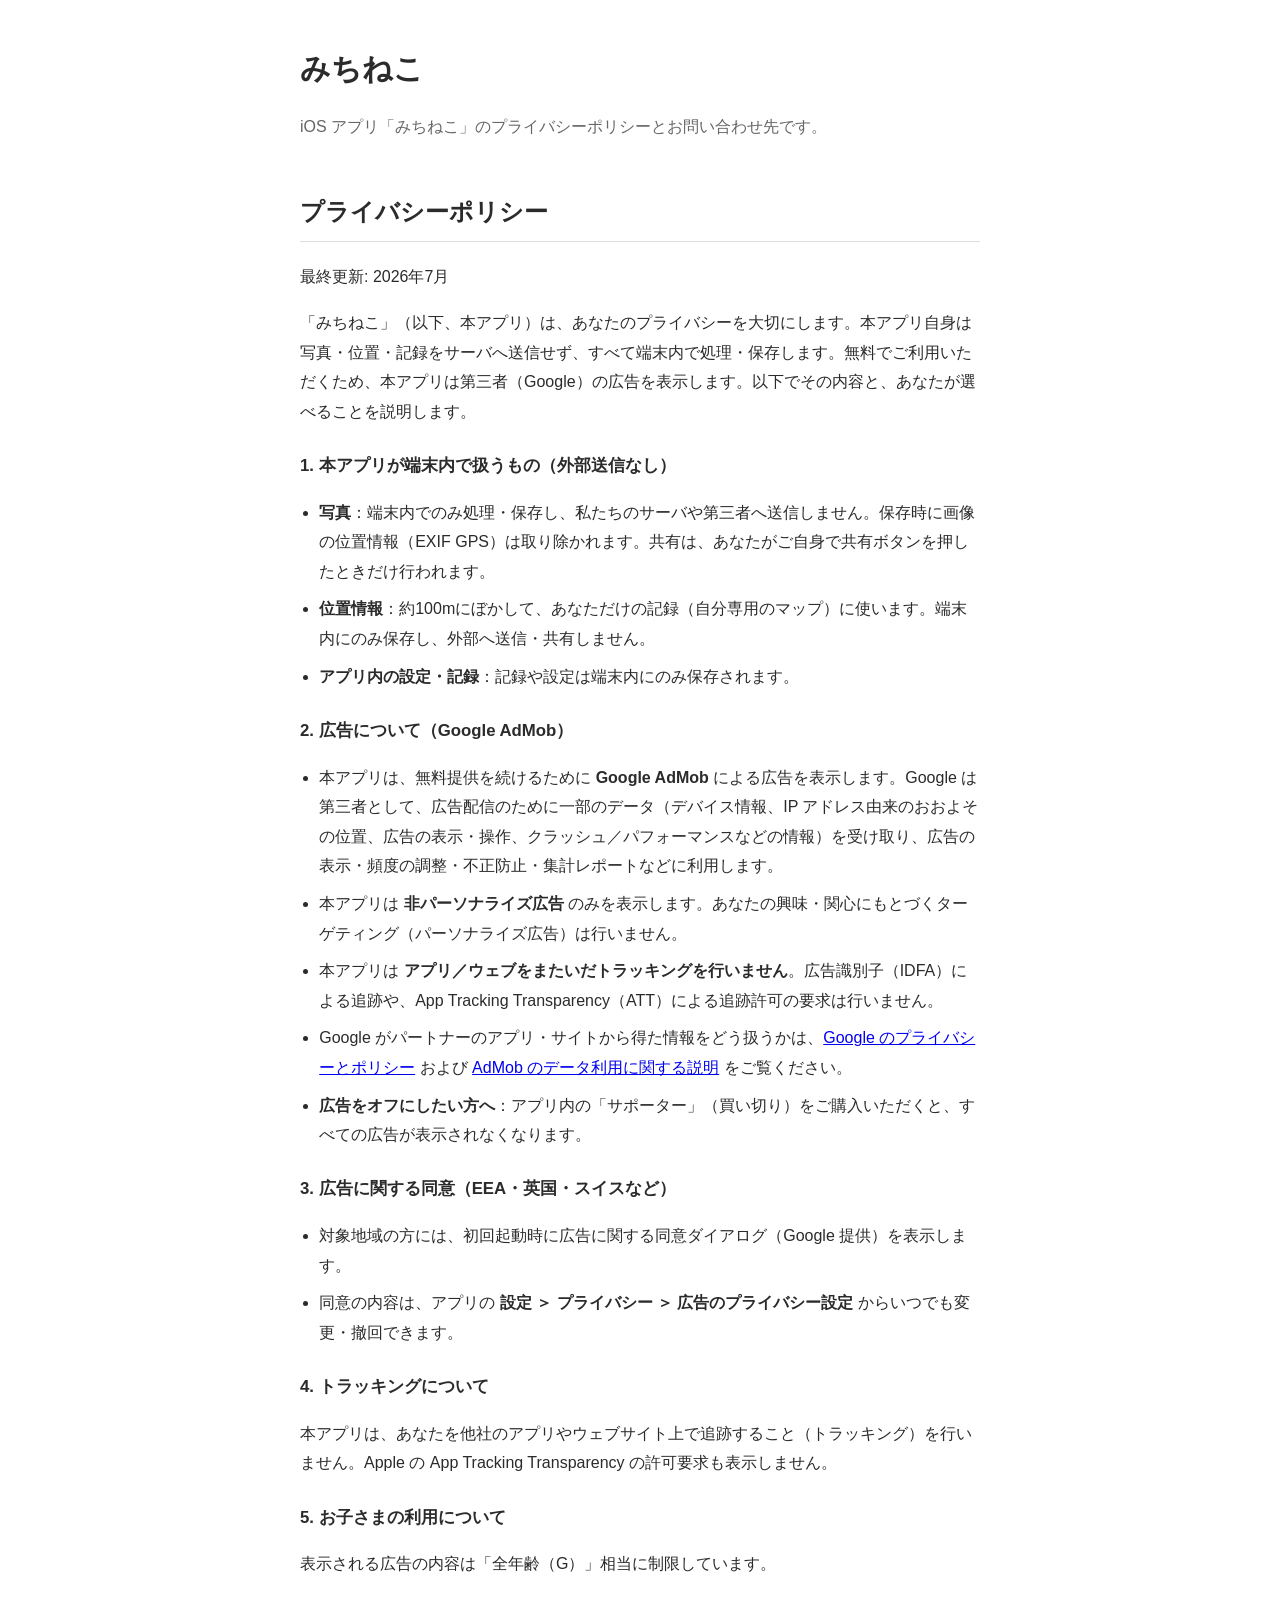
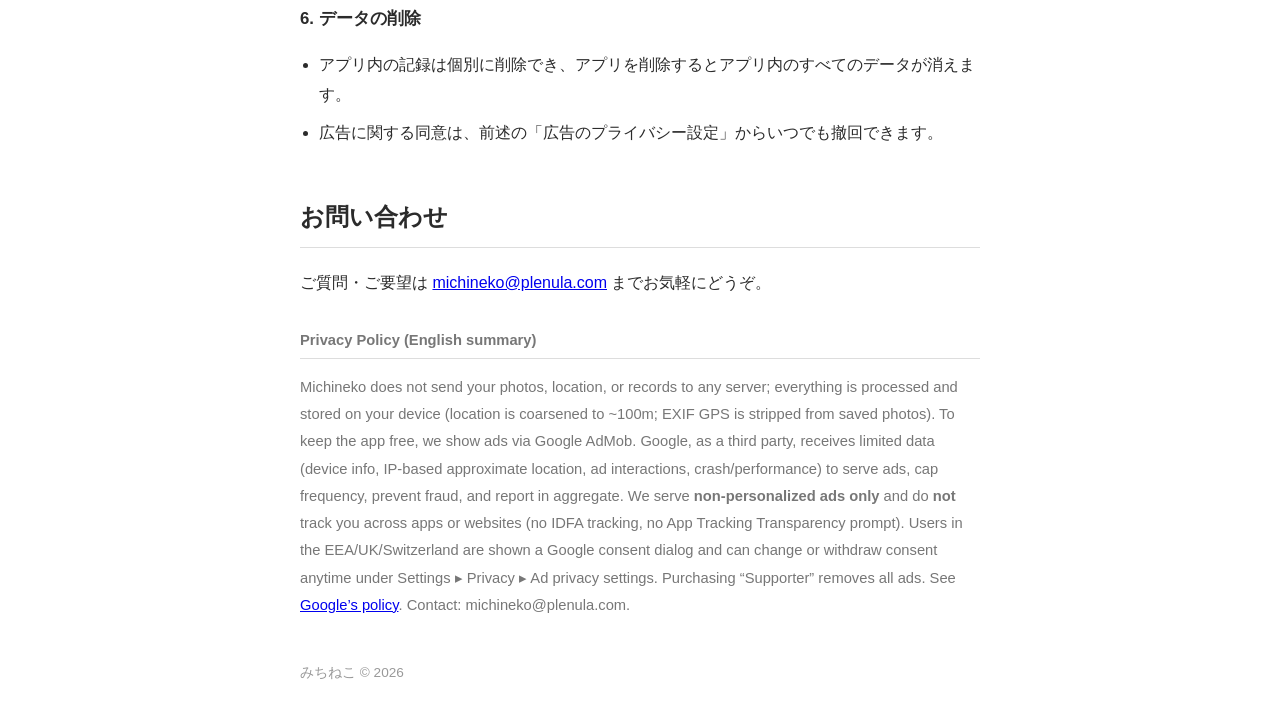
==== michineko/index.html @ cfcbec18 "site: みちねこ プライバシーポリシー＋app-ads.txt" ====
<!DOCTYPE html>
<html lang="ja">
<head>
<meta charset="UTF-8">
<meta name="viewport" content="width=device-width, initial-scale=1">
<!-- リリースまで検索エンジンに載せない（公開後にこの行を外す） -->
<meta name="robots" content="noindex, nofollow">
<title>みちねこ｜プライバシーポリシー・お問い合わせ</title>
<style>
  :root { color-scheme: light dark; }
  body { font-family: -apple-system, "Hiragino Sans", sans-serif; max-width: 680px;
         margin: 40px auto; padding: 0 20px; line-height: 1.85; color: #2b2b2b; }
  @media (prefers-color-scheme: dark){ body{ color:#e8e8e8; background:#1c1c1e; } a{ color:#7fb0e0 } }
  h1 { font-size: 1.9rem; margin-bottom: .2em; }
  h2 { margin-top: 2em; border-bottom: 1px solid #ddd; padding-bottom: .3em; }
  h3 { margin-top: 1.4em; font-size: 1.05rem; }
  .lead { color: #666; }
  ul { padding-left: 1.2em; }
  li { margin: .5em 0; }
  .en { color: #777; font-size: .92rem; }
  footer { color: #999; font-size: .85rem; margin-top: 3em; }
</style>
</head>
<body>
  <h1>みちねこ</h1>
  <p class="lead">iOS アプリ「みちねこ」のプライバシーポリシーとお問い合わせ先です。</p>

  <h2>プライバシーポリシー</h2>
  <p>最終更新: 2026年7月</p>
  <p>「みちねこ」（以下、本アプリ）は、あなたのプライバシーを大切にします。本アプリ自身は写真・位置・記録をサーバへ送信せず、すべて端末内で処理・保存します。無料でご利用いただくため、本アプリは第三者（Google）の広告を表示します。以下でその内容と、あなたが選べることを説明します。</p>

  <h3>1. 本アプリが端末内で扱うもの（外部送信なし）</h3>
  <ul>
    <li><b>写真</b>：端末内でのみ処理・保存し、私たちのサーバや第三者へ送信しません。保存時に画像の位置情報（EXIF GPS）は取り除かれます。共有は、あなたがご自身で共有ボタンを押したときだけ行われます。</li>
    <li><b>位置情報</b>：約100mにぼかして、あなただけの記録（自分専用のマップ）に使います。端末内にのみ保存し、外部へ送信・共有しません。</li>
    <li><b>アプリ内の設定・記録</b>：記録や設定は端末内にのみ保存されます。</li>
  </ul>

  <h3>2. 広告について（Google AdMob）</h3>
  <ul>
    <li>本アプリは、無料提供を続けるために <b>Google AdMob</b> による広告を表示します。Google は第三者として、広告配信のために一部のデータ（デバイス情報、IP アドレス由来のおおよその位置、広告の表示・操作、クラッシュ／パフォーマンスなどの情報）を受け取り、広告の表示・頻度の調整・不正防止・集計レポートなどに利用します。</li>
    <li>本アプリは <b>非パーソナライズ広告</b> のみを表示します。あなたの興味・関心にもとづくターゲティング（パーソナライズ広告）は行いません。</li>
    <li>本アプリは <b>アプリ／ウェブをまたいだトラッキングを行いません</b>。広告識別子（IDFA）による追跡や、App Tracking Transparency（ATT）による追跡許可の要求は行いません。</li>
    <li>Google がパートナーのアプリ・サイトから得た情報をどう扱うかは、<a href="https://policies.google.com/technologies/partner-sites" target="_blank" rel="noopener">Google のプライバシーとポリシー</a> および <a href="https://support.google.com/admob/answer/6128543" target="_blank" rel="noopener">AdMob のデータ利用に関する説明</a> をご覧ください。</li>
    <li><b>広告をオフにしたい方へ</b>：アプリ内の「サポーター」（買い切り）をご購入いただくと、すべての広告が表示されなくなります。</li>
  </ul>

  <h3>3. 広告に関する同意（EEA・英国・スイスなど）</h3>
  <ul>
    <li>対象地域の方には、初回起動時に広告に関する同意ダイアログ（Google 提供）を表示します。</li>
    <li>同意の内容は、アプリの <b>設定 ＞ プライバシー ＞ 広告のプライバシー設定</b> からいつでも変更・撤回できます。</li>
  </ul>

  <h3>4. トラッキングについて</h3>
  <p>本アプリは、あなたを他社のアプリやウェブサイト上で追跡すること（トラッキング）を行いません。Apple の App Tracking Transparency の許可要求も表示しません。</p>

  <h3>5. お子さまの利用について</h3>
  <p>表示される広告の内容は「全年齢（G）」相当に制限しています。</p>

  <h3>6. データの削除</h3>
  <ul>
    <li>アプリ内の記録は個別に削除でき、アプリを削除するとアプリ内のすべてのデータが消えます。</li>
    <li>広告に関する同意は、前述の「広告のプライバシー設定」からいつでも撤回できます。</li>
  </ul>

  <h2>お問い合わせ</h2>
  <p>ご質問・ご要望は <a href="mailto:michineko@plenula.com">michineko@plenula.com</a> までお気軽にどうぞ。</p>

  <h2 class="en">Privacy Policy (English summary)</h2>
  <p class="en">Michineko does not send your photos, location, or records to any server; everything is processed and stored on your device (location is coarsened to ~100m; EXIF GPS is stripped from saved photos). To keep the app free, we show ads via Google AdMob. Google, as a third party, receives limited data (device info, IP-based approximate location, ad interactions, crash/performance) to serve ads, cap frequency, prevent fraud, and report in aggregate. We serve <b>non-personalized ads only</b> and do <b>not</b> track you across apps or websites (no IDFA tracking, no App Tracking Transparency prompt). Users in the EEA/UK/Switzerland are shown a Google consent dialog and can change or withdraw consent anytime under Settings ▸ Privacy ▸ Ad privacy settings. Purchasing “Supporter” removes all ads. See <a href="https://policies.google.com/technologies/partner-sites" target="_blank" rel="noopener">Google’s policy</a>. Contact: michineko@plenula.com.</p>

  <footer>みちねこ © 2026</footer>
</body>
</html>
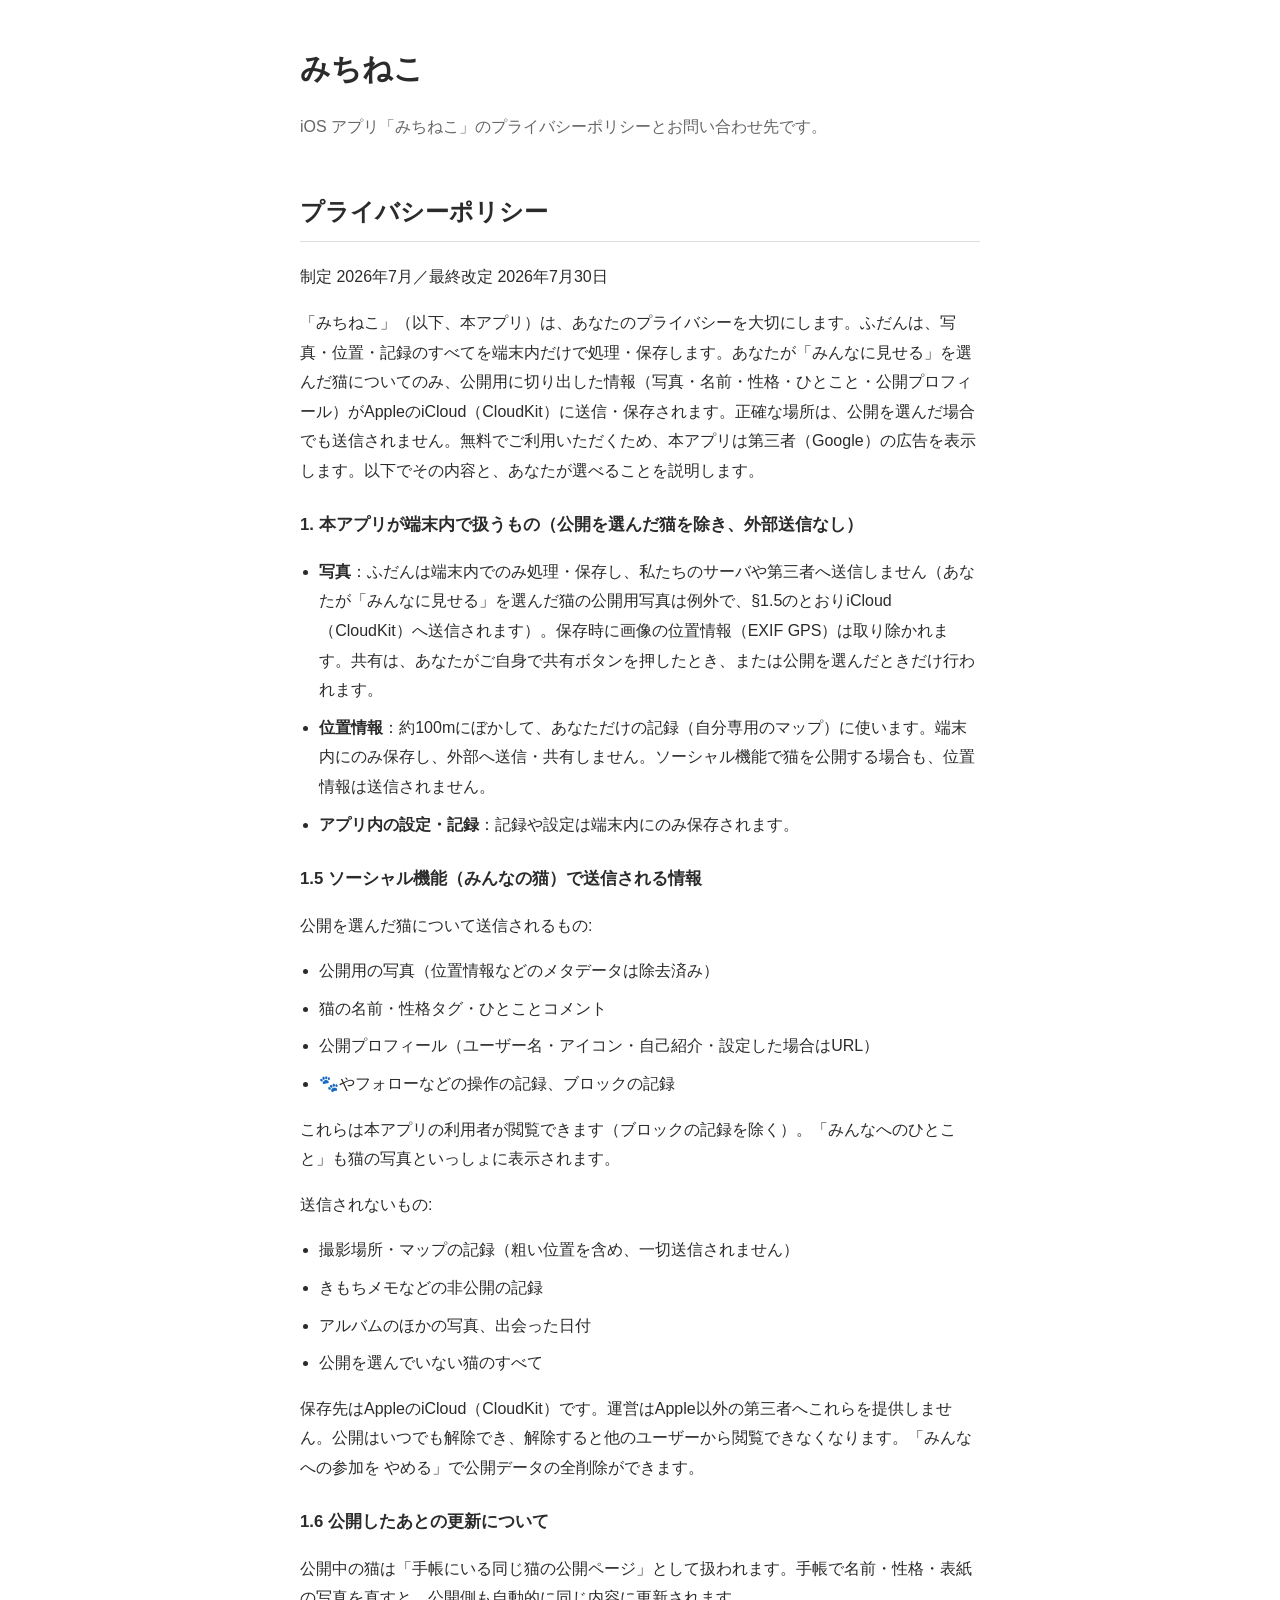
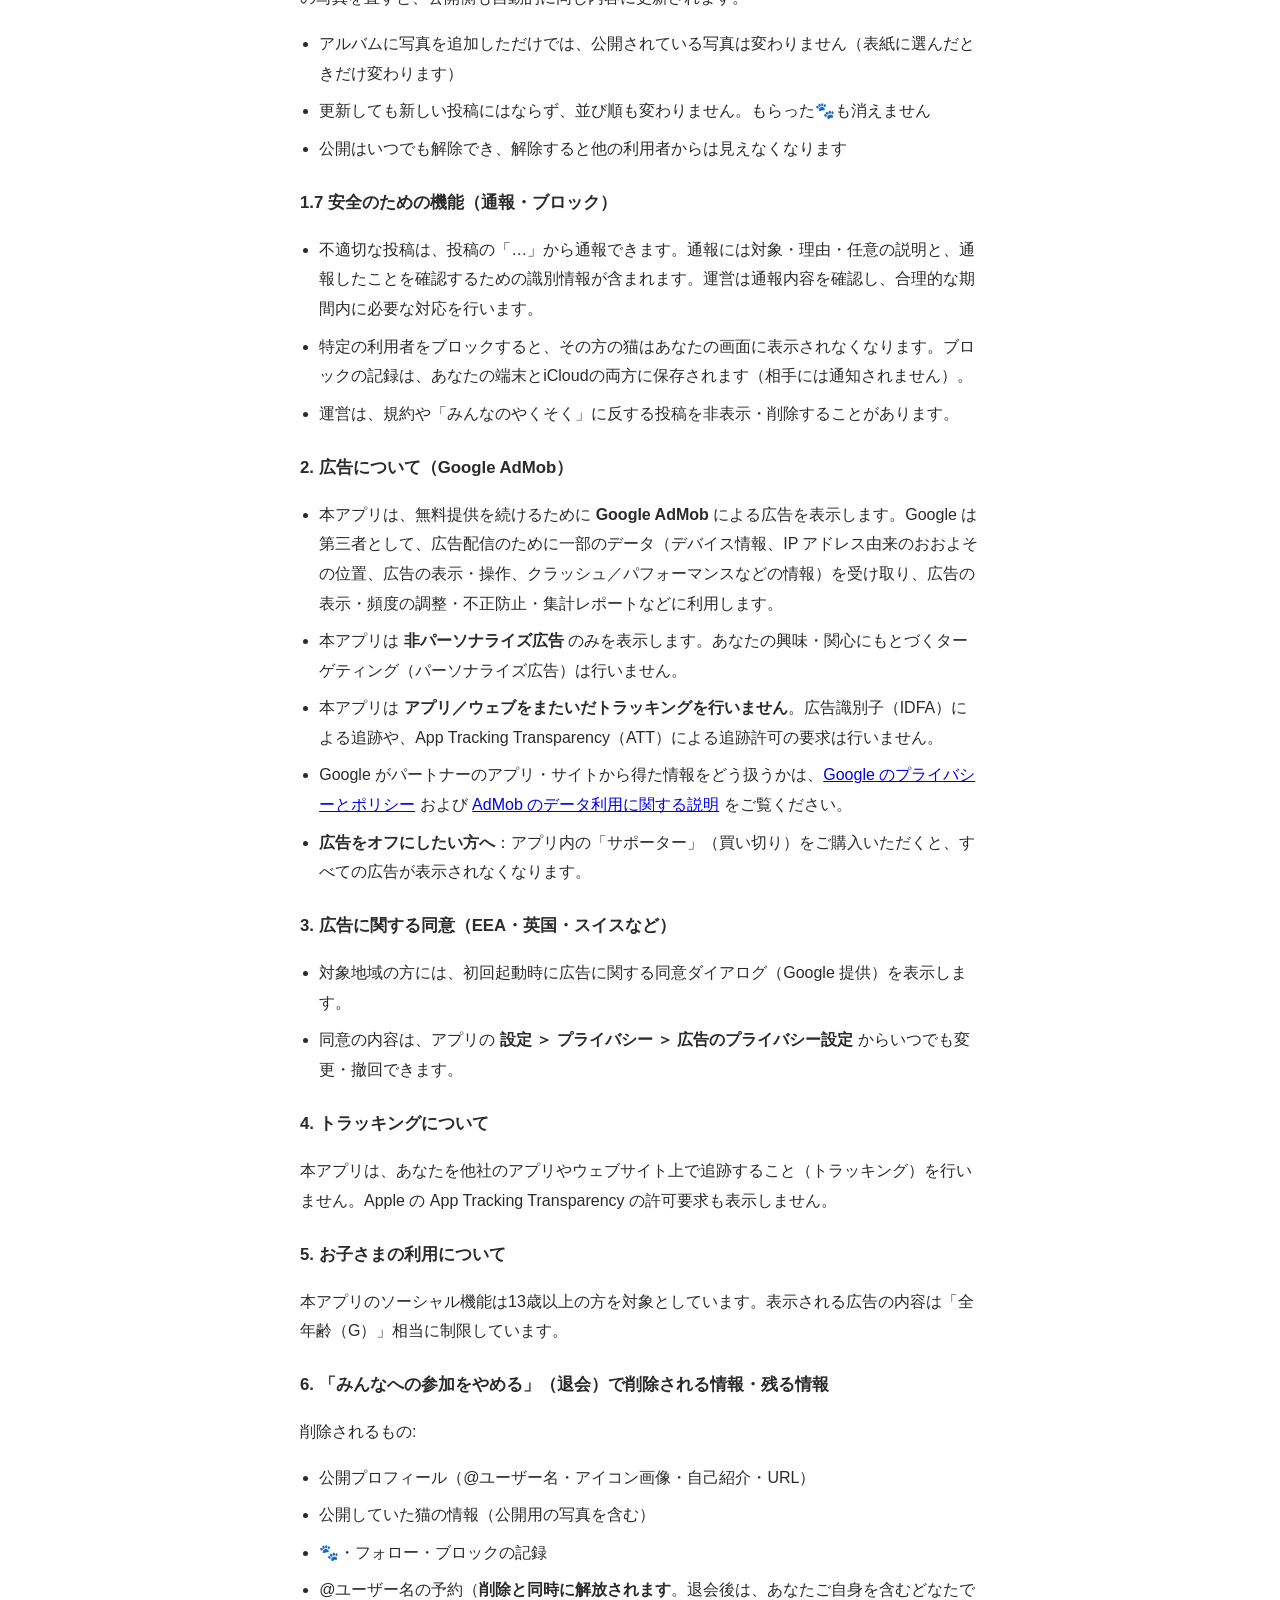
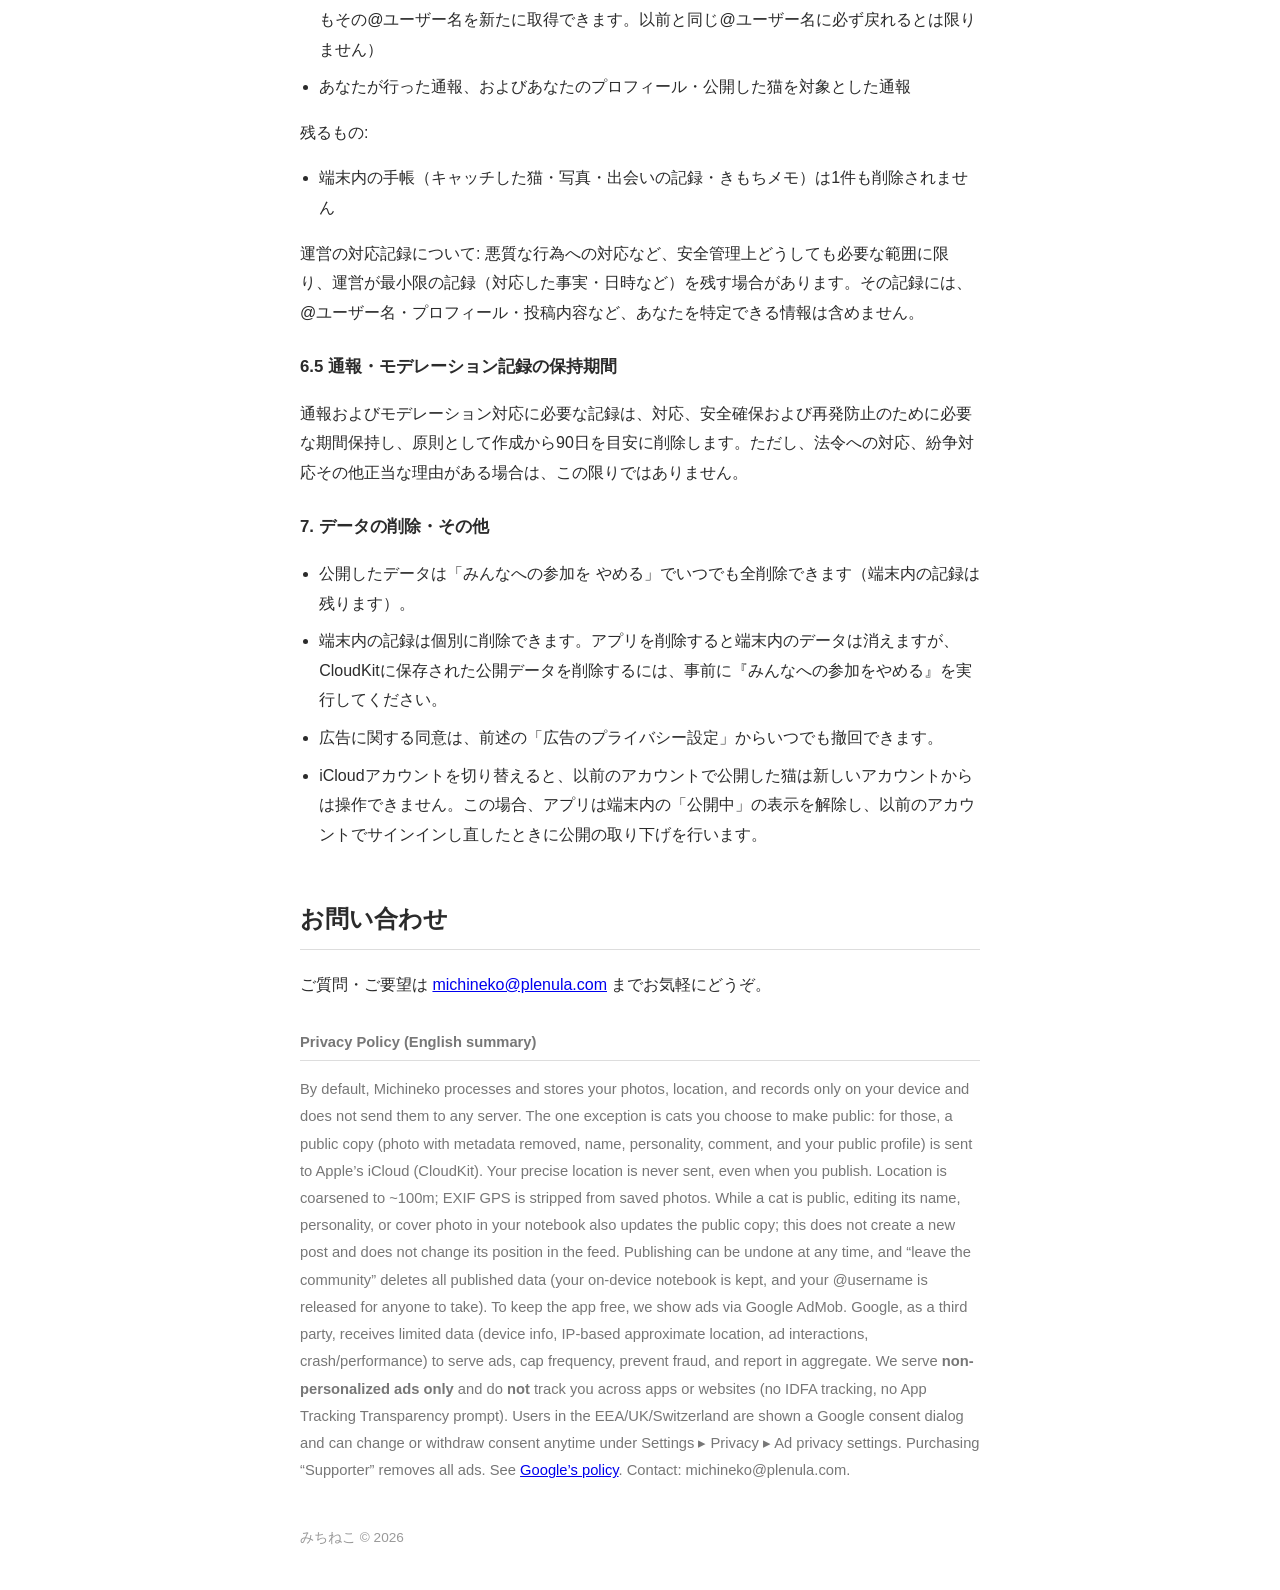
==== commit 2d5995dd: "site: みちねこ プライバシーポリシーを v2.0 へ改定（最終改定 2026年7月30日） - ソーシャル機能（みんなの猫）の節を追加: 公開を選んだ猫のみ写真・名前・性格・ひとこと・   公開" ====
--- a/michineko/index.html
+++ b/michineko/index.html
@@ -3,8 +3,6 @@
 <head>
 <meta charset="UTF-8">
 <meta name="viewport" content="width=device-width, initial-scale=1">
-<!-- リリースまで検索エンジンに載せない（公開後にこの行を外す） -->
-<meta name="robots" content="noindex, nofollow">
 <title>みちねこ｜プライバシーポリシー・お問い合わせ</title>
 <style>
   :root { color-scheme: light dark; }
@@ -26,14 +24,47 @@
   <p class="lead">iOS アプリ「みちねこ」のプライバシーポリシーとお問い合わせ先です。</p>
 
   <h2>プライバシーポリシー</h2>
-  <p>最終更新: 2026年7月</p>
-  <p>「みちねこ」（以下、本アプリ）は、あなたのプライバシーを大切にします。本アプリ自身は写真・位置・記録をサーバへ送信せず、すべて端末内で処理・保存します。無料でご利用いただくため、本アプリは第三者（Google）の広告を表示します。以下でその内容と、あなたが選べることを説明します。</p>
+  <p>制定 2026年7月／最終改定 2026年7月30日</p>
+  <p>「みちねこ」（以下、本アプリ）は、あなたのプライバシーを大切にします。ふだんは、写真・位置・記録のすべてを端末内だけで処理・保存します。あなたが「みんなに見せる」を選んだ猫についてのみ、公開用に切り出した情報（写真・名前・性格・ひとこと・公開プロフィール）がAppleのiCloud（CloudKit）に送信・保存されます。正確な場所は、公開を選んだ場合でも送信されません。無料でご利用いただくため、本アプリは第三者（Google）の広告を表示します。以下でその内容と、あなたが選べることを説明します。</p>
 
-  <h3>1. 本アプリが端末内で扱うもの（外部送信なし）</h3>
+  <h3>1. 本アプリが端末内で扱うもの（公開を選んだ猫を除き、外部送信なし）</h3>
   <ul>
-    <li><b>写真</b>：端末内でのみ処理・保存し、私たちのサーバや第三者へ送信しません。保存時に画像の位置情報（EXIF GPS）は取り除かれます。共有は、あなたがご自身で共有ボタンを押したときだけ行われます。</li>
-    <li><b>位置情報</b>：約100mにぼかして、あなただけの記録（自分専用のマップ）に使います。端末内にのみ保存し、外部へ送信・共有しません。</li>
+    <li><b>写真</b>：ふだんは端末内でのみ処理・保存し、私たちのサーバや第三者へ送信しません（あなたが「みんなに見せる」を選んだ猫の公開用写真は例外で、§1.5のとおりiCloud（CloudKit）へ送信されます）。保存時に画像の位置情報（EXIF GPS）は取り除かれます。共有は、あなたがご自身で共有ボタンを押したとき、または公開を選んだときだけ行われます。</li>
+    <li><b>位置情報</b>：約100mにぼかして、あなただけの記録（自分専用のマップ）に使います。端末内にのみ保存し、外部へ送信・共有しません。ソーシャル機能で猫を公開する場合も、位置情報は送信されません。</li>
     <li><b>アプリ内の設定・記録</b>：記録や設定は端末内にのみ保存されます。</li>
+  </ul>
+
+  <h3>1.5 ソーシャル機能（みんなの猫）で送信される情報</h3>
+  <p>公開を選んだ猫について送信されるもの:</p>
+  <ul>
+    <li>公開用の写真（位置情報などのメタデータは除去済み）</li>
+    <li>猫の名前・性格タグ・ひとことコメント</li>
+    <li>公開プロフィール（ユーザー名・アイコン・自己紹介・設定した場合はURL）</li>
+    <li>🐾やフォローなどの操作の記録、ブロックの記録</li>
+  </ul>
+  <p>これらは本アプリの利用者が閲覧できます（ブロックの記録を除く）。「みんなへのひとこと」も猫の写真といっしょに表示されます。</p>
+  <p>送信されないもの:</p>
+  <ul>
+    <li>撮影場所・マップの記録（粗い位置を含め、一切送信されません）</li>
+    <li>きもちメモなどの非公開の記録</li>
+    <li>アルバムのほかの写真、出会った日付</li>
+    <li>公開を選んでいない猫のすべて</li>
+  </ul>
+  <p>保存先はAppleのiCloud（CloudKit）です。運営はApple以外の第三者へこれらを提供しません。公開はいつでも解除でき、解除すると他のユーザーから閲覧できなくなります。「みんなへの参加を やめる」で公開データの全削除ができます。</p>
+
+  <h3>1.6 公開したあとの更新について</h3>
+  <p>公開中の猫は「手帳にいる同じ猫の公開ページ」として扱われます。手帳で名前・性格・表紙の写真を直すと、公開側も自動的に同じ内容に更新されます。</p>
+  <ul>
+    <li>アルバムに写真を追加しただけでは、公開されている写真は変わりません（表紙に選んだときだけ変わります）</li>
+    <li>更新しても新しい投稿にはならず、並び順も変わりません。もらった🐾も消えません</li>
+    <li>公開はいつでも解除でき、解除すると他の利用者からは見えなくなります</li>
+  </ul>
+
+  <h3>1.7 安全のための機能（通報・ブロック）</h3>
+  <ul>
+    <li>不適切な投稿は、投稿の「…」から通報できます。通報には対象・理由・任意の説明と、通報したことを確認するための識別情報が含まれます。運営は通報内容を確認し、合理的な期間内に必要な対応を行います。</li>
+    <li>特定の利用者をブロックすると、その方の猫はあなたの画面に表示されなくなります。ブロックの記録は、あなたの端末とiCloudの両方に保存されます（相手には通知されません）。</li>
+    <li>運営は、規約や「みんなのやくそく」に反する投稿を非表示・削除することがあります。</li>
   </ul>
 
   <h3>2. 広告について（Google AdMob）</h3>
@@ -55,19 +86,39 @@
   <p>本アプリは、あなたを他社のアプリやウェブサイト上で追跡すること（トラッキング）を行いません。Apple の App Tracking Transparency の許可要求も表示しません。</p>
 
   <h3>5. お子さまの利用について</h3>
-  <p>表示される広告の内容は「全年齢（G）」相当に制限しています。</p>
+  <p>本アプリのソーシャル機能は13歳以上の方を対象としています。表示される広告の内容は「全年齢（G）」相当に制限しています。</p>
 
-  <h3>6. データの削除</h3>
+  <h3>6. 「みんなへの参加をやめる」（退会）で削除される情報・残る情報</h3>
+  <p>削除されるもの:</p>
   <ul>
-    <li>アプリ内の記録は個別に削除でき、アプリを削除するとアプリ内のすべてのデータが消えます。</li>
+    <li>公開プロフィール（@ユーザー名・アイコン画像・自己紹介・URL）</li>
+    <li>公開していた猫の情報（公開用の写真を含む）</li>
+    <li>🐾・フォロー・ブロックの記録</li>
+    <li>@ユーザー名の予約（<b>削除と同時に解放されます</b>。退会後は、あなたご自身を含むどなたでもその@ユーザー名を新たに取得できます。以前と同じ@ユーザー名に必ず戻れるとは限りません）</li>
+    <li>あなたが行った通報、およびあなたのプロフィール・公開した猫を対象とした通報</li>
+  </ul>
+  <p>残るもの:</p>
+  <ul>
+    <li>端末内の手帳（キャッチした猫・写真・出会いの記録・きもちメモ）は1件も削除されません</li>
+  </ul>
+  <p>運営の対応記録について: 悪質な行為への対応など、安全管理上どうしても必要な範囲に限り、運営が最小限の記録（対応した事実・日時など）を残す場合があります。その記録には、@ユーザー名・プロフィール・投稿内容など、あなたを特定できる情報は含めません。</p>
+
+  <h3>6.5 通報・モデレーション記録の保持期間</h3>
+  <p>通報およびモデレーション対応に必要な記録は、対応、安全確保および再発防止のために必要な期間保持し、原則として作成から90日を目安に削除します。ただし、法令への対応、紛争対応その他正当な理由がある場合は、この限りではありません。</p>
+
+  <h3>7. データの削除・その他</h3>
+  <ul>
+    <li>公開したデータは「みんなへの参加を やめる」でいつでも全削除できます（端末内の記録は残ります）。</li>
+    <li>端末内の記録は個別に削除できます。アプリを削除すると端末内のデータは消えますが、CloudKitに保存された公開データを削除するには、事前に『みんなへの参加をやめる』を実行してください。</li>
     <li>広告に関する同意は、前述の「広告のプライバシー設定」からいつでも撤回できます。</li>
+    <li>iCloudアカウントを切り替えると、以前のアカウントで公開した猫は新しいアカウントからは操作できません。この場合、アプリは端末内の「公開中」の表示を解除し、以前のアカウントでサインインし直したときに公開の取り下げを行います。</li>
   </ul>
 
   <h2>お問い合わせ</h2>
   <p>ご質問・ご要望は <a href="mailto:michineko@plenula.com">michineko@plenula.com</a> までお気軽にどうぞ。</p>
 
   <h2 class="en">Privacy Policy (English summary)</h2>
-  <p class="en">Michineko does not send your photos, location, or records to any server; everything is processed and stored on your device (location is coarsened to ~100m; EXIF GPS is stripped from saved photos). To keep the app free, we show ads via Google AdMob. Google, as a third party, receives limited data (device info, IP-based approximate location, ad interactions, crash/performance) to serve ads, cap frequency, prevent fraud, and report in aggregate. We serve <b>non-personalized ads only</b> and do <b>not</b> track you across apps or websites (no IDFA tracking, no App Tracking Transparency prompt). Users in the EEA/UK/Switzerland are shown a Google consent dialog and can change or withdraw consent anytime under Settings ▸ Privacy ▸ Ad privacy settings. Purchasing “Supporter” removes all ads. See <a href="https://policies.google.com/technologies/partner-sites" target="_blank" rel="noopener">Google’s policy</a>. Contact: michineko@plenula.com.</p>
+  <p class="en">By default, Michineko processes and stores your photos, location, and records only on your device and does not send them to any server. The one exception is cats you choose to make public: for those, a public copy (photo with metadata removed, name, personality, comment, and your public profile) is sent to Apple’s iCloud (CloudKit). Your precise location is never sent, even when you publish. Location is coarsened to ~100m; EXIF GPS is stripped from saved photos. While a cat is public, editing its name, personality, or cover photo in your notebook also updates the public copy; this does not create a new post and does not change its position in the feed. Publishing can be undone at any time, and “leave the community” deletes all published data (your on-device notebook is kept, and your @username is released for anyone to take). To keep the app free, we show ads via Google AdMob. Google, as a third party, receives limited data (device info, IP-based approximate location, ad interactions, crash/performance) to serve ads, cap frequency, prevent fraud, and report in aggregate. We serve <b>non-personalized ads only</b> and do <b>not</b> track you across apps or websites (no IDFA tracking, no App Tracking Transparency prompt). Users in the EEA/UK/Switzerland are shown a Google consent dialog and can change or withdraw consent anytime under Settings ▸ Privacy ▸ Ad privacy settings. Purchasing “Supporter” removes all ads. See <a href="https://policies.google.com/technologies/partner-sites" target="_blank" rel="noopener">Google’s policy</a>. Contact: michineko@plenula.com.</p>
 
   <footer>みちねこ © 2026</footer>
 </body>
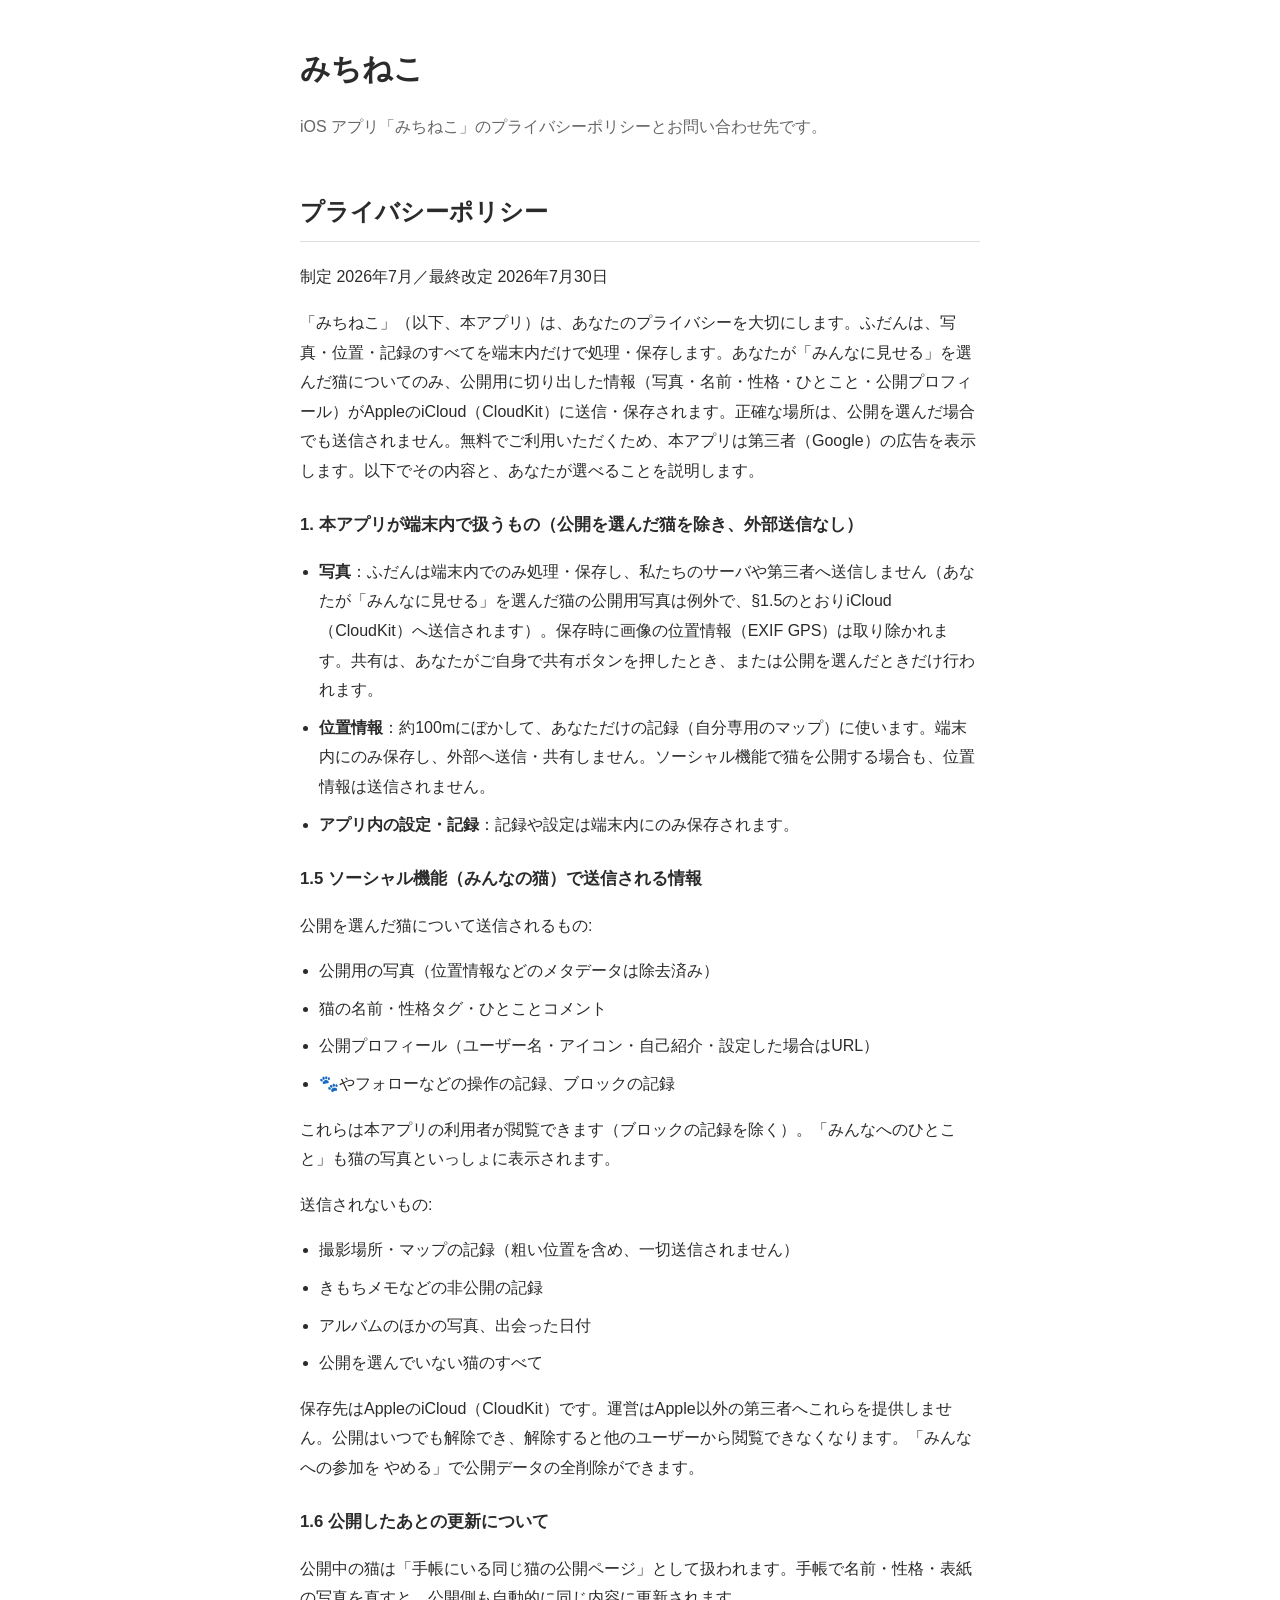
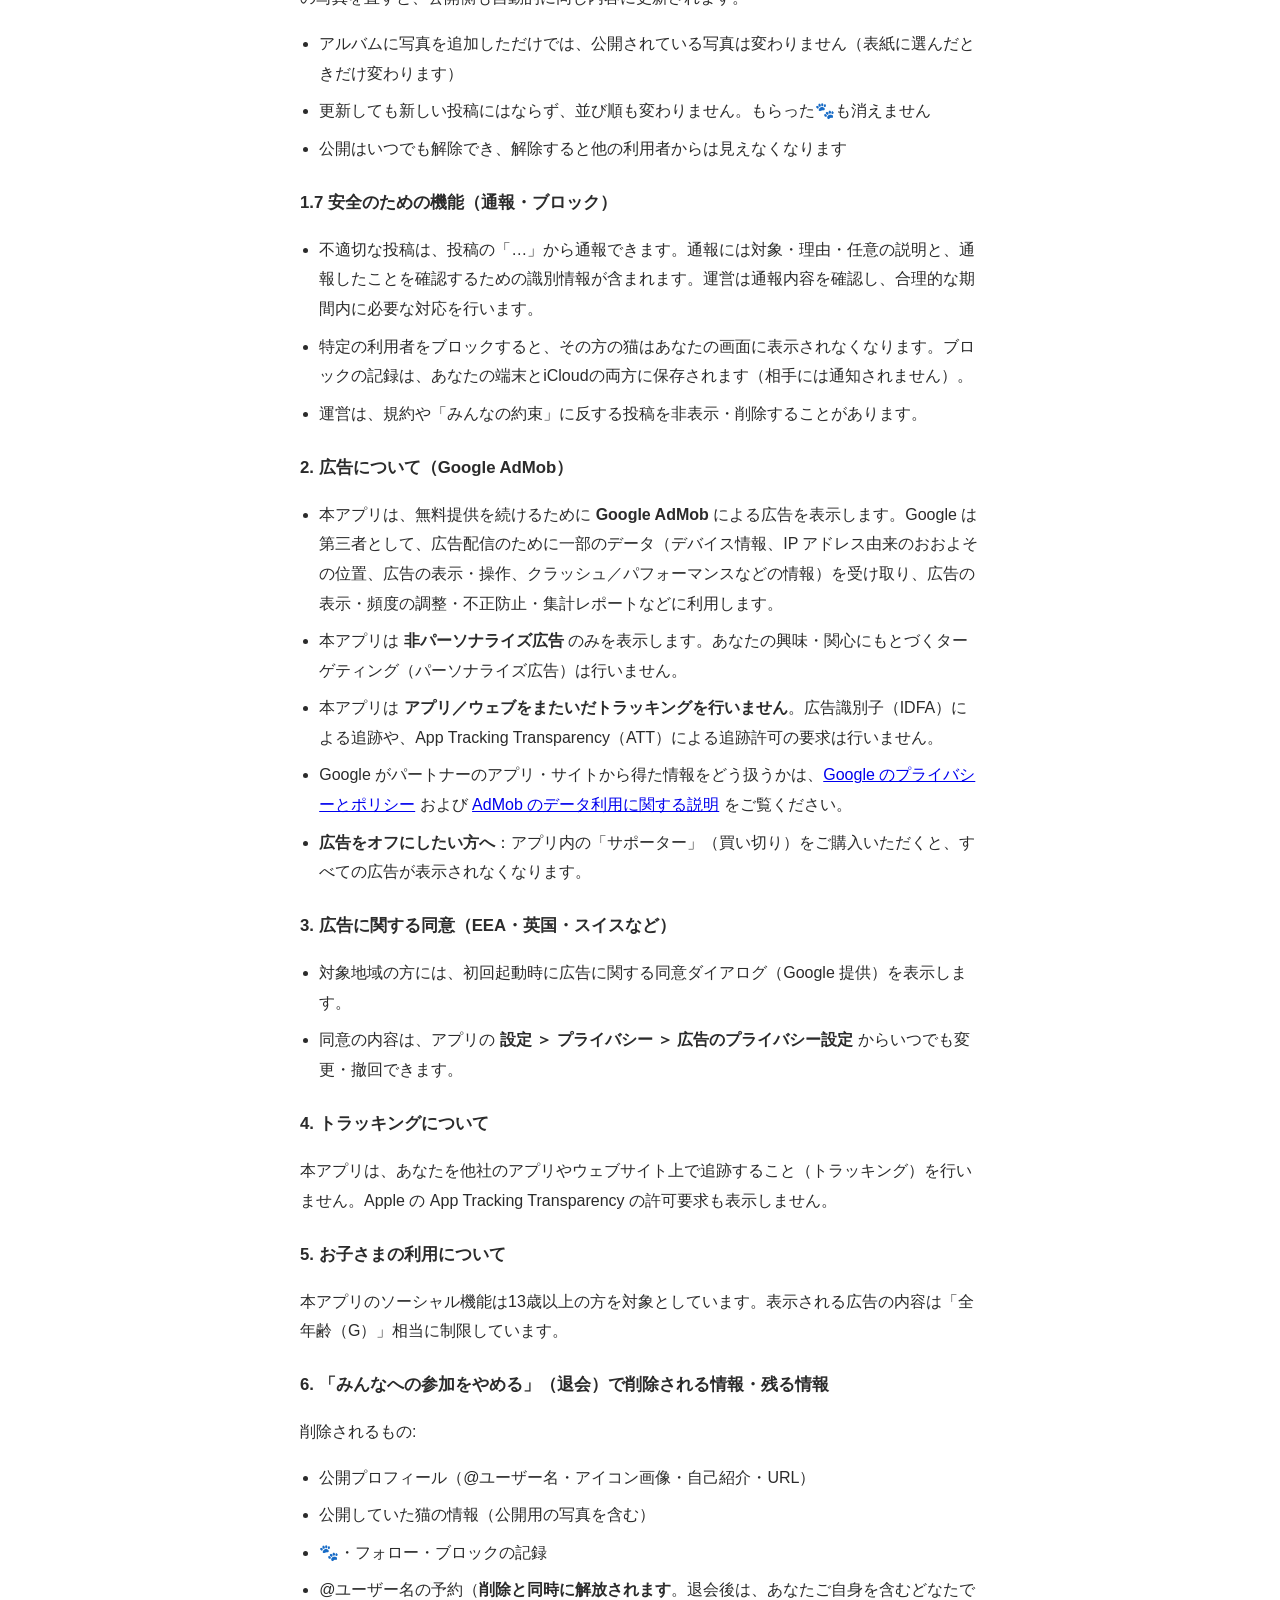
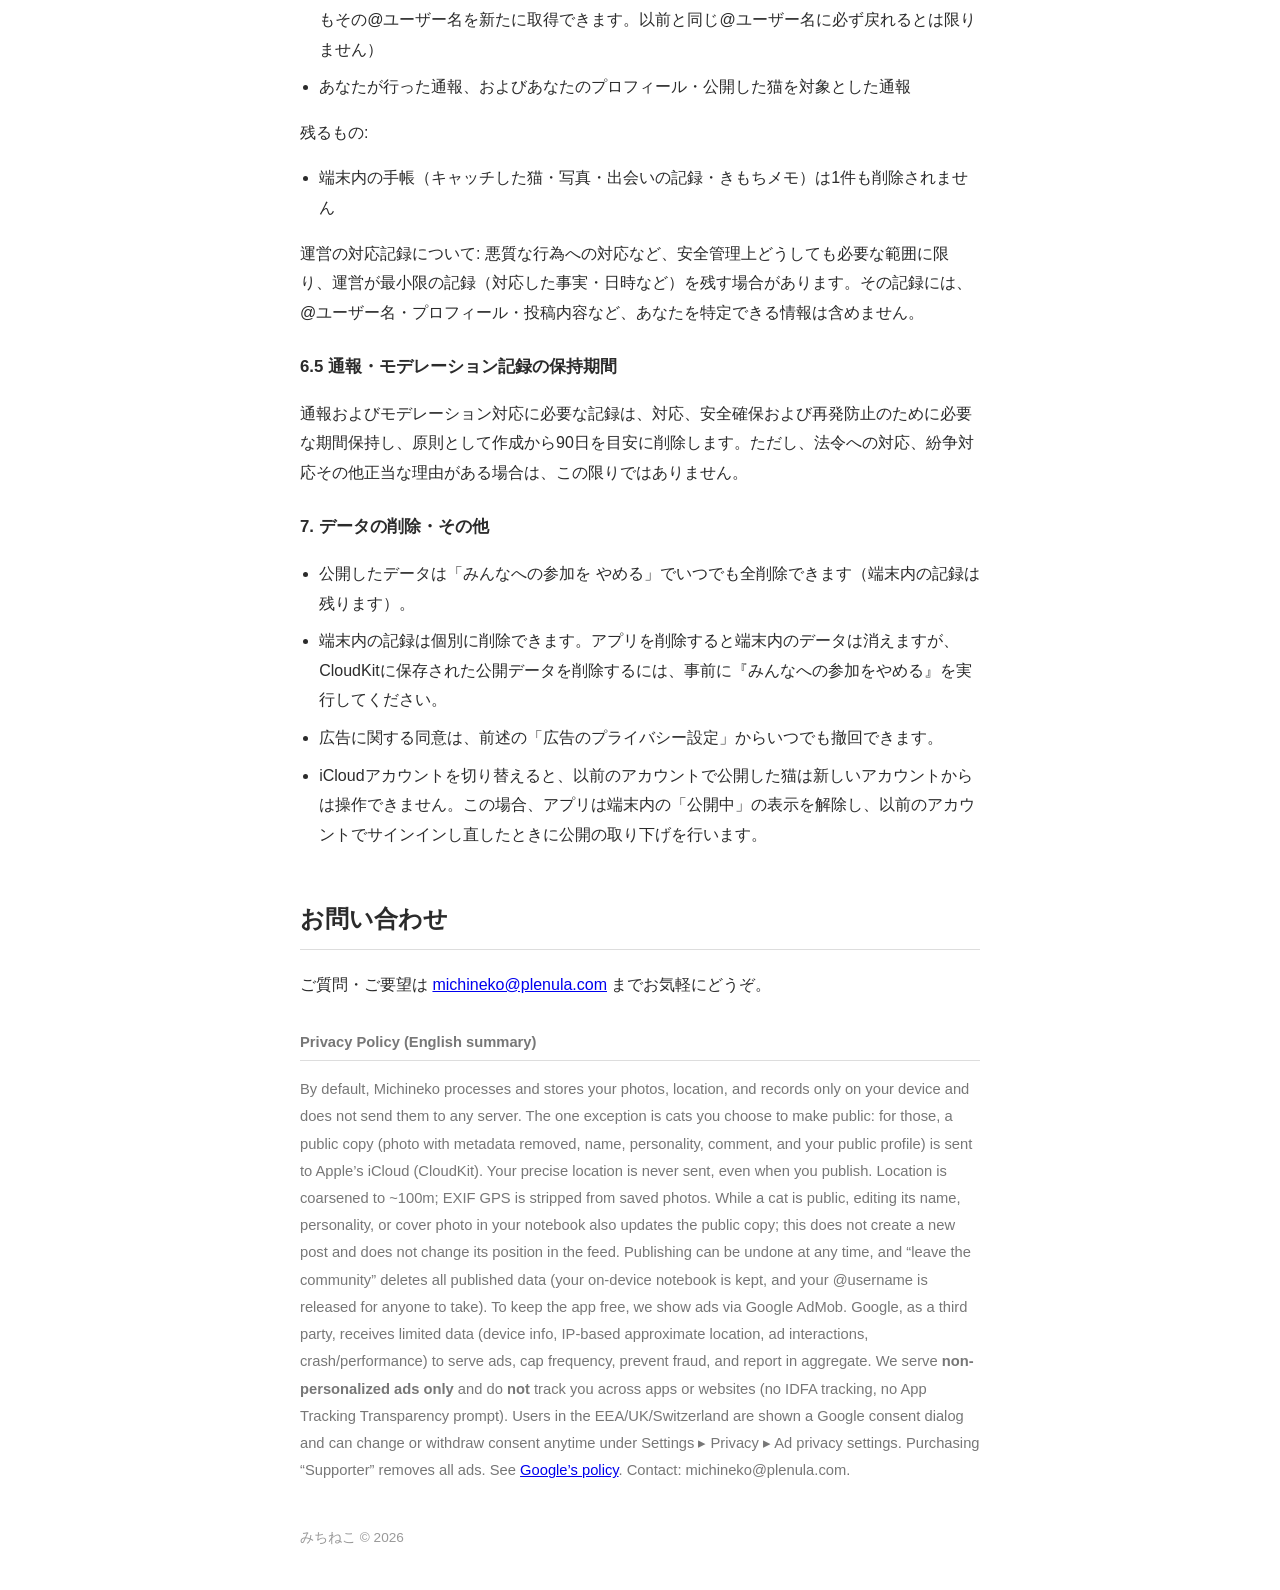
==== commit 433454a7: "site: みちねこ ポリシーの表記統一「みんなのやくそく」→「みんなの約束」（本文・日付・版は不変） Co-Authored-By: Claude Fable 5 <noreply@anthropi" ====
--- a/michineko/index.html
+++ b/michineko/index.html
@@ -64,7 +64,7 @@
   <ul>
     <li>不適切な投稿は、投稿の「…」から通報できます。通報には対象・理由・任意の説明と、通報したことを確認するための識別情報が含まれます。運営は通報内容を確認し、合理的な期間内に必要な対応を行います。</li>
     <li>特定の利用者をブロックすると、その方の猫はあなたの画面に表示されなくなります。ブロックの記録は、あなたの端末とiCloudの両方に保存されます（相手には通知されません）。</li>
-    <li>運営は、規約や「みんなのやくそく」に反する投稿を非表示・削除することがあります。</li>
+    <li>運営は、規約や「みんなの約束」に反する投稿を非表示・削除することがあります。</li>
   </ul>
 
   <h3>2. 広告について（Google AdMob）</h3>
